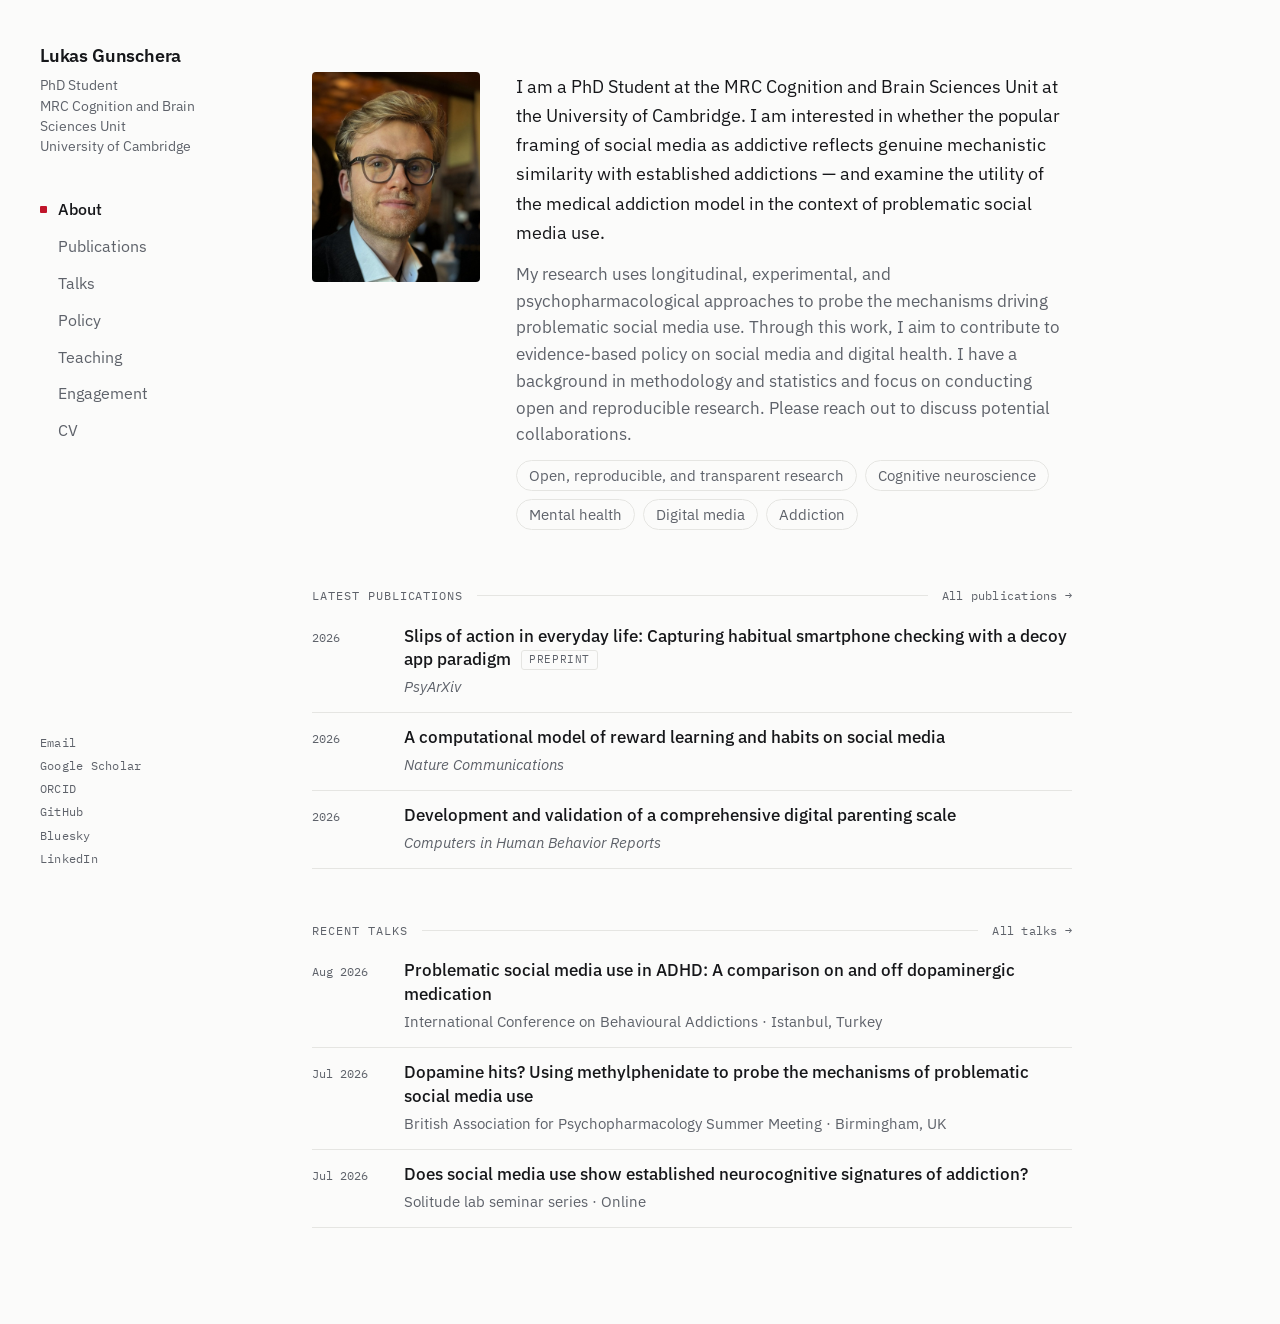
==== index.html @ 7fd57634 "update page" ====
<!doctype html>
<html lang="en-GB">
<head>
<meta charset="utf-8">
<meta name="viewport" content="width=device-width, initial-scale=1, viewport-fit=cover">
<title>Lukas Gunschera</title>
<meta name="description" content="Lukas Gunschera, PhD Student at the MRC Cognition and Brain Sciences Unit, University of Cambridge.">
<link rel="canonical" href="https://lukasgunschera.com/">
<meta property="og:title" content="Lukas Gunschera">
<meta property="og:description" content="Lukas Gunschera, PhD Student at the MRC Cognition and Brain Sciences Unit, University of Cambridge.">
<meta property="og:image" content="https://lukasgunschera.com/media/portrait.jpg">
<link rel="icon" href="data:image/svg+xml,%3Csvg xmlns='http://www.w3.org/2000/svg' viewBox='0 0 32 32'%3E%3Crect width='32' height='32' rx='6' fill='%2316171A'/%3E%3Crect x='12' y='12' width='8' height='8' fill='%23C0152A'/%3E%3C/svg%3E">
<link rel="preconnect" href="https://fonts.googleapis.com">
<link rel="preconnect" href="https://fonts.gstatic.com" crossorigin>
<link rel="stylesheet" href="https://fonts.googleapis.com/css2?family=IBM+Plex+Mono:wght@400;500&family=IBM+Plex+Sans:ital,wght@0,400;0,500;0,600;1,400&display=swap">
<link rel="stylesheet" href="/assets/site.css">
<script type="speculationrules">{"prerender":[{"where":{"and":[{"href_matches":"/*"},{"not":{"href_matches":"/media/*"}}]},"eagerness":"moderate"}]}</script>
<script type="application/ld+json">
{"@context":"https://schema.org","@type":"Person","name":"Lukas J. Gunschera","url":"https://lukasgunschera.com/",
 "image":"https://lukasgunschera.com/media/portrait.jpg","jobTitle":"PhD Student",
 "affiliation":{"@type":"Organization","name":"MRC Cognition and Brain Sciences Unit, University of Cambridge"},
 "sameAs":["https://orcid.org/0000-0002-8241-0833","https://scholar.google.com/citations?user=wRydfNQAAAAJ",
           "https://github.com/lukasgunschera","https://bsky.app/profile/lukasgunschera.com","https://www.linkedin.com/in/lukasgunschera/"]}
</script>
</head>
<body>
<div class="shell" data-page="home">
<a class="sr" href="#main">Skip to content</a>
<aside class="side">
  <div>
    <a class="me" href="/">Lukas Gunschera</a>
    <p class="me-role">PhD Student<br>MRC Cognition and Brain Sciences Unit<br>University of Cambridge</p>
  </div>
  <nav class="nav" aria-label="Main">
    <ul>
      <li><a href="/" data-nav="home" aria-current="page"><span class="marker" aria-hidden="true"></span>About</a></li>
      <li><a href="/publications" data-nav="publications">Publications</a></li>
      <li><a href="/talks" data-nav="talks">Talks</a></li>
      <li><a href="/policy" data-nav="policy">Policy</a></li>
      <li><a href="/teaching" data-nav="teaching">Teaching</a></li>
      <li><a href="/engagement" data-nav="engagement">Engagement</a></li>
      <li><a href="/cv" data-nav="cv">CV</a></li>
    </ul>
  </nav>
  <div class="side-links">
    <a data-email href="#">Email</a>
    <a href="https://scholar.google.com/citations?user=wRydfNQAAAAJ">Google Scholar</a>
    <a href="https://orcid.org/0000-0002-8241-0833">ORCID</a>
    <a href="https://github.com/lukasgunschera">GitHub</a>
    <a href="https://bsky.app/profile/lukasgunschera.com">Bluesky</a>
    <a href="https://www.linkedin.com/in/lukasgunschera/">LinkedIn</a>
  </div>
</aside>
<main class="main" id="main">
  <div class="page">
    <h1 class="sr">Lukas Gunschera</h1>
    <div id="content">
      <div class="intro">
        <img class="portrait" src="/media/portrait.jpg" width="168" height="210" alt="Lukas Gunschera">
        <div>
          <div class="bio" id="bio"><div class="loading"></div></div>
          <ul class="chips" id="interests" aria-label="Interests"></ul>
        </div>
      </div>
      <div id="home-lists"></div>
    </div>
    <footer class="foot-links">
    <a data-email href="#">Email</a>
    <a href="https://scholar.google.com/citations?user=wRydfNQAAAAJ">Google Scholar</a>
    <a href="https://orcid.org/0000-0002-8241-0833">ORCID</a>
    <a href="https://github.com/lukasgunschera">GitHub</a>
    <a href="https://bsky.app/profile/lukasgunschera.com">Bluesky</a>
    <a href="https://www.linkedin.com/in/lukasgunschera/">LinkedIn</a>
    </footer>
  </div>
</main>
</div>
<script src="/assets/site.js"></script>
</body>
</html>
---- assets/site.css ----
/* Layout: a fixed left column (name, menu, profile links) that never moves between pages,
   and a single reading column on the right that changes per page. On phones the menu
   becomes a scrollable row under the name. One accent: the red from the previous site,
   used only for the "you are here" marker, counts and hover states. */
:root{
  --bg:#FBFBFA;
  --text:#16171A;
  --muted:#5E626A;
  --faint:#999DA4;
  --line:#E5E5E2;
  --surface:#F2F2F0;
  --accent:#C0152A;

  --sans:"IBM Plex Sans","Helvetica Neue",Arial,sans-serif;
  --mono:"IBM Plex Mono",ui-monospace,Menlo,Consolas,monospace;

  --side:272px;
  --measure:760px;
}
@media (prefers-color-scheme: dark){
  :root:not([data-theme="light"]){
    --bg:#121315; --text:#E7E8EA; --muted:#A2A6AD; --faint:#6F737A; --line:#26282C; --surface:#1A1B1E; --accent:#FF5B6B; color-scheme:dark;
  }
}
:root[data-theme="dark"]{
  --bg:#121315; --text:#E7E8EA; --muted:#A2A6AD; --faint:#6F737A; --line:#26282C; --surface:#1A1B1E; --accent:#FF5B6B; color-scheme:dark;
}

*,*::before,*::after{box-sizing:border-box}
[hidden]{display:none!important}
html{-webkit-text-size-adjust:100%}
body{margin:0;background:var(--bg);color:var(--text);font-family:var(--sans);font-size:16.5px;line-height:1.6;font-feature-settings:"kern"}
a{color:inherit;text-decoration:none}
p{margin:0}
ul,ol{margin:0;padding:0;list-style:none}
h1,h2,h3{margin:0;font-weight:500;text-wrap:balance}
img{max-width:100%;display:block}
:focus-visible{outline:2px solid var(--accent);outline-offset:3px;border-radius:2px}
::selection{background:var(--accent);color:#fff}
.mono{font-family:var(--mono)}
.sr{position:absolute;width:1px;height:1px;overflow:hidden;clip:rect(0 0 0 0);white-space:nowrap}

/* ———————————— Seamless page changes ———————————— */
@media (prefers-reduced-motion: no-preference){
  @view-transition{navigation:auto}
}
.side{view-transition-name:side}
.marker{view-transition-name:marker}
.main{view-transition-name:main}
::view-transition-old(root),::view-transition-new(root){animation:none}
::view-transition-old(main){animation:120ms ease-out both vt-out}
::view-transition-new(main){animation:300ms cubic-bezier(.2,.7,.2,1) 40ms both vt-in}
::view-transition-group(marker){animation-duration:340ms;animation-timing-function:cubic-bezier(.3,.8,.2,1)}
@keyframes vt-out{to{opacity:0}}
@keyframes vt-in{from{opacity:0;transform:translateY(8px)}}

/* ———————————— Shell ———————————— */
.shell{display:grid;grid-template-columns:var(--side) minmax(0,1fr);min-height:100vh}
.side{position:sticky;top:0;height:100vh;display:flex;flex-direction:column;gap:36px;padding:44px 28px 32px 40px}
.me{display:block;font-size:18px;font-weight:600;letter-spacing:-.01em;line-height:1.3}
.me-role{margin-top:8px;font-size:13.5px;line-height:1.5;color:var(--muted)}
.nav ul{display:flex;flex-direction:column;gap:2px}
.nav a{position:relative;display:inline-flex;align-items:center;padding:5px 0 5px 18px;font-size:15.5px;color:var(--muted);transition:color .15s}
.nav a:hover{color:var(--text)}
.nav a[aria-current="page"]{color:var(--text);font-weight:500}
.marker{position:absolute;left:0;top:50%;width:7px;height:7px;margin-top:-3.5px;background:var(--accent);border-radius:1px}
.nav .ext{font-family:var(--mono);font-size:11px;color:var(--faint);margin-left:6px}
.side-links{margin-top:auto;display:flex;flex-direction:column;gap:4px;font-family:var(--mono);font-size:12px;letter-spacing:.02em}
.side-links a{color:var(--muted);width:max-content}
.side-links a:hover{color:var(--accent)}
.side-foot{font-family:var(--mono);font-size:11px;color:var(--faint)}

.main{min-width:0;padding:72px 56px 96px 40px}
.page{max-width:var(--measure)}
.foot-links{display:none}

/* ———————————— Page heading ———————————— */
.page-head{margin-bottom:44px}
.page-head h1{font-size:clamp(2rem,3.4vw,2.6rem);line-height:1.12;letter-spacing:-.022em;font-weight:500}
.count{font-family:var(--mono);font-size:.34em;font-weight:400;letter-spacing:0;color:var(--accent);vertical-align:super;margin-left:.35em}
.page-meta{margin-top:12px;font-family:var(--mono);font-size:12.5px;color:var(--muted);display:flex;flex-wrap:wrap;align-items:center;gap:4px 14px}
.dot{display:inline-block;width:7px;height:7px;border-radius:50%;background:var(--faint);margin-right:6px;vertical-align:1px}
.dot.live{background:#2F9E5B}
.page-meta>span+span::before{content:"·";margin-right:14px;color:var(--faint)}
.page-head .action{margin-top:18px;display:inline-flex;align-items:center;gap:8px;font-family:var(--mono);font-size:12.5px;letter-spacing:.03em;border:1px solid var(--text);padding:8px 14px;border-radius:999px;transition:background .15s,color .15s}
.page-head .action:hover{background:var(--text);color:var(--bg)}

/* Section labels: small mono caps followed by a hairline */
.sec{margin-top:52px}
.sec:first-child{margin-top:0}
.sec-head{display:flex;align-items:center;gap:14px;margin-bottom:6px;font-family:var(--mono);font-size:12px;letter-spacing:.08em;text-transform:uppercase;color:var(--muted);font-weight:400}
.sec-head::after{content:"";flex:1;height:1px;background:var(--line)}
.sec-head a{order:2;text-transform:none;letter-spacing:.02em;color:var(--muted)}
.sec-head a:hover{color:var(--accent)}

/* ———————————— Entries (talks, policy, teaching, CV …) ———————————— */
.entries>li{display:grid;grid-template-columns:152px minmax(0,1fr);gap:20px;padding:15px 0;border-bottom:1px solid var(--line)}
.when{font-family:var(--mono);font-size:12px;color:var(--muted);padding-top:3px;font-variant-numeric:tabular-nums}
.e-title{font-weight:500;line-height:1.45}
.e-details{margin-top:3px;font-size:15px;color:var(--muted)}
.e-details b,.authors b{color:var(--text);font-weight:600}
.e-links,.actions{margin-top:7px;display:flex;flex-wrap:wrap;gap:4px 16px;font-family:var(--mono);font-size:12px;letter-spacing:.02em}
.e-links a,.actions a,.actions button{color:var(--muted);border-bottom:1px solid var(--line);padding-bottom:1px;transition:color .15s,border-color .15s}
.e-links a:hover,.actions a:hover,.actions button:hover{color:var(--accent);border-color:var(--accent)}
.tag{display:inline-block;margin-left:10px;padding:1px 7px;font-family:var(--mono);font-size:10.5px;font-weight:400;letter-spacing:.06em;text-transform:uppercase;color:var(--muted);border:1px solid var(--line);border-radius:3px;vertical-align:2px;white-space:nowrap}
.tag.hot{color:var(--accent);border-color:var(--accent)}
.chips{display:flex;flex-wrap:wrap;gap:8px;padding-top:12px}
.chips li{font-size:14.5px;color:var(--muted);border:1px solid var(--line);border-radius:999px;padding:3px 12px}

/* Year groups with a sticky year label */
.group{display:grid;grid-template-columns:104px minmax(0,1fr);gap:16px;border-top:1px solid var(--line)}
.group:last-child{border-bottom:1px solid var(--line)}
.group-label{position:sticky;top:24px;align-self:start;padding-top:16px;font-family:var(--mono);font-size:13px;color:var(--text)}
.group-label small{display:block;color:var(--faint);font-size:11.5px}
.group .entries>li{grid-template-columns:44px minmax(0,1fr);gap:16px}
.group .entries>li:last-child,.group .pubs>li:last-child{border-bottom:0}

/* ———————————— Publications ———————————— */
.controls{display:flex;flex-wrap:wrap;align-items:center;justify-content:space-between;gap:14px 24px;margin-bottom:22px}
.seg{display:inline-flex;flex-wrap:wrap;gap:4px;padding:3px;border:1px solid var(--line);border-radius:999px}
.seg button{appearance:none;border:0;background:none;cursor:pointer;font:inherit;font-family:var(--mono);font-size:12px;letter-spacing:.02em;color:var(--muted);padding:6px 12px;border-radius:999px;transition:background .15s,color .15s}
.seg button:hover{color:var(--text)}
.seg button[aria-pressed="true"]{background:var(--text);color:var(--bg)}
.seg .n{opacity:.55;margin-left:5px}
.search{appearance:none;border:0;border-bottom:1px solid var(--line);background:none;color:var(--text);font:inherit;font-size:15px;padding:6px 2px;width:min(240px,100%)}
.search::placeholder{color:var(--faint)}
.search:focus{outline:none;border-color:var(--accent)}
.pubs>li{padding:16px 0;border-bottom:1px solid var(--line)}
.p-title{font-weight:500;font-size:16.5px;line-height:1.45}
.p-title a{background:linear-gradient(var(--accent),var(--accent)) 0 100%/0 1px no-repeat;transition:background-size .25s ease,color .15s}
.p-title a:hover{color:var(--accent);background-size:100% 1px}
.authors{margin-top:4px;font-size:14.5px;line-height:1.55;color:var(--muted)}
.venue{margin-top:2px;font-size:14.5px;color:var(--muted)}
.venue i{color:var(--text)}
.actions button{appearance:none;background:none;border-top:0;border-left:0;border-right:0;cursor:pointer;font:inherit;padding:0 0 1px}
.actions .cited{color:var(--faint)}
.cite{margin-top:12px;background:var(--surface);border-radius:6px;padding:14px 16px;font-size:13.5px}
.cite .row+.row{margin-top:12px}
.cite .row-head{display:flex;justify-content:space-between;gap:12px;font-family:var(--mono);font-size:11.5px;letter-spacing:.06em;text-transform:uppercase;color:var(--muted);margin-bottom:4px}
.cite .row-head button{appearance:none;background:none;border:0;padding:0;cursor:pointer;font:inherit;color:var(--muted)}
.cite .row-head button:hover{color:var(--accent)}
.cite pre{margin:0;white-space:pre-wrap;word-break:break-word;font-family:var(--mono);font-size:12px;line-height:1.55;color:var(--muted)}
.legend{margin-top:16px;font-family:var(--mono);font-size:11.5px;color:var(--faint)}
.empty{padding:20px 0;color:var(--muted)}

/* ———————————— Home ———————————— */
.intro{display:grid;grid-template-columns:168px minmax(0,1fr);gap:36px;align-items:start;margin-bottom:56px}
.portrait{width:168px;aspect-ratio:4/5;object-fit:cover;object-position:50% 25%;border-radius:4px;background:var(--surface)}
.bio p{font-size:18px;line-height:1.62}
.bio p+p{margin-top:14px;color:var(--muted);font-size:16.5px}
.home-list>li{display:grid;grid-template-columns:72px minmax(0,1fr);gap:20px;padding:13px 0;border-bottom:1px solid var(--line)}
.home-list .e-title a:hover{color:var(--accent)}

/* Placeholder while content loads (first visit only) */
.loading{height:240px;background:linear-gradient(var(--line),var(--line)) 0 0/100% 1px no-repeat}

/* ———————————— Phones and small tablets ———————————— */
@media (max-width: 900px){
  .shell{grid-template-columns:minmax(0,1fr)}
  .side{position:static;height:auto;gap:14px;padding:22px max(20px,env(safe-area-inset-right,0px)) 0 max(20px,env(safe-area-inset-left,0px));border-bottom:1px solid var(--line)}
  .me-role{margin-top:2px;font-size:13px}
  .nav{margin:0 calc(-1 * max(20px,env(safe-area-inset-left,0px)));overflow-x:auto;scrollbar-width:none;-webkit-mask-image:linear-gradient(90deg,#000 85%,transparent);mask-image:linear-gradient(90deg,#000 85%,transparent)}
  .nav::-webkit-scrollbar{display:none}
  .nav ul{flex-direction:row;gap:22px;padding:0 max(20px,env(safe-area-inset-left,0px));width:max-content}
  .nav a{padding:8px 0 12px}
  .marker{left:0;right:0;top:auto;bottom:-1px;width:auto;height:2px;margin:0;border-radius:0}
  .side-links,.side-foot{display:none}
  .main{padding:40px max(20px,env(safe-area-inset-right,0px)) 64px max(20px,env(safe-area-inset-left,0px))}
  .foot-links{display:flex;flex-wrap:wrap;gap:6px 16px;margin-top:64px;padding-top:20px;border-top:1px solid var(--line);font-family:var(--mono);font-size:12px;color:var(--muted)}
  .foot-links a:hover{color:var(--accent)}
}
@media (max-width: 600px){
  .intro{grid-template-columns:minmax(0,1fr);gap:22px}
  .portrait{width:132px}
  .bio p{font-size:17px}
  .entries>li,.group,.group .entries>li,.home-list>li{grid-template-columns:minmax(0,1fr);gap:2px}
  .group{gap:0}
  .group-label{position:static;padding-top:14px}
  .controls{flex-direction:column;align-items:stretch}
  .search{width:100%}
}
@media print{
  .side,.controls,.actions button,.cite,.foot-links{display:none!important}
  .shell{display:block}
  .main{padding:0}
}
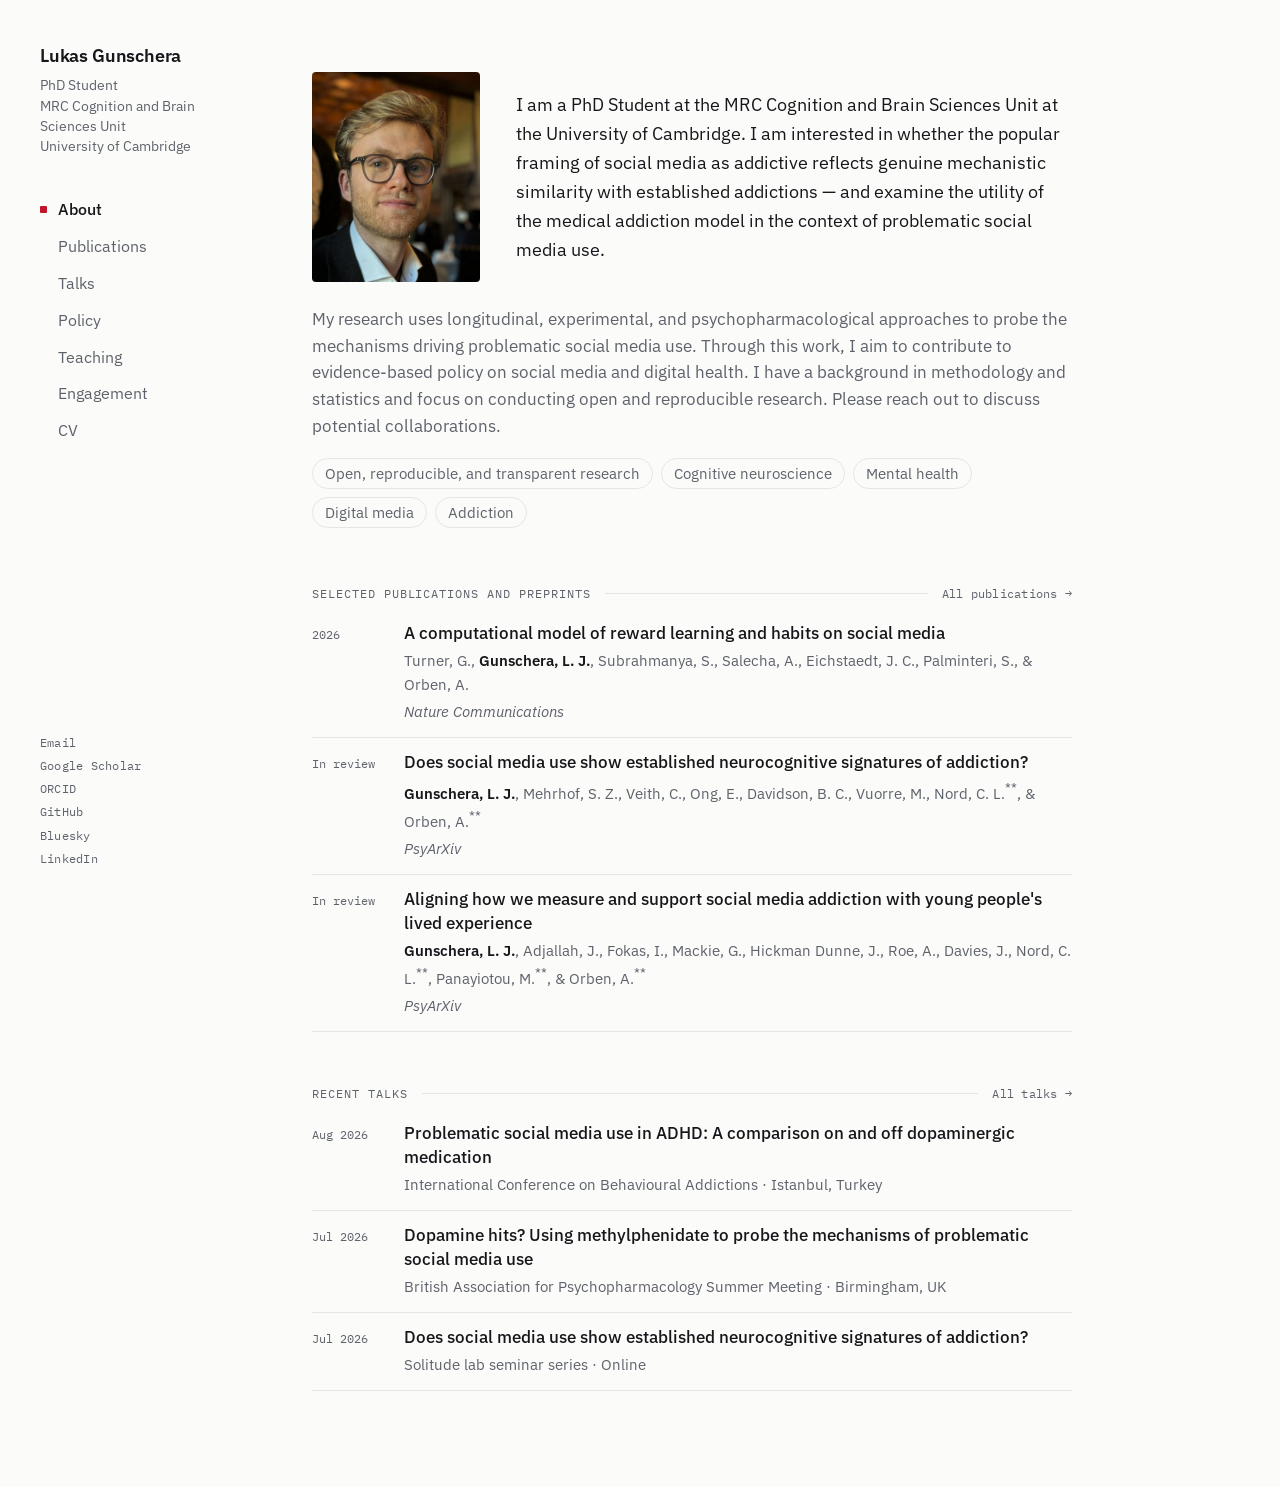
==== commit debc7f95: "update page width" ====
--- a/index.html
+++ b/index.html
@@ -57,10 +57,9 @@
     <div id="content">
       <div class="intro">
         <img class="portrait" src="/media/portrait.jpg" width="168" height="210" alt="Lukas Gunschera">
-        <div>
-          <div class="bio" id="bio"><div class="loading"></div></div>
-          <ul class="chips" id="interests" aria-label="Interests"></ul>
-        </div>
+        <div class="bio-lead" id="bio-lead"><div class="loading"></div></div>
+        <div class="bio-rest" id="bio-rest"></div>
+        <ul class="chips" id="interests" aria-label="Interests"></ul>
       </div>
       <div id="home-lists"></div>
     </div>
--- a/assets/site.css
+++ b/assets/site.css
@@ -144,10 +144,17 @@
 .empty{padding:20px 0;color:var(--muted)}
 
 /* ———————————— Home ———————————— */
-.intro{display:grid;grid-template-columns:168px minmax(0,1fr);gap:36px;align-items:start;margin-bottom:56px}
-.portrait{width:168px;aspect-ratio:4/5;object-fit:cover;object-position:50% 25%;border-radius:4px;background:var(--surface)}
-.bio p{font-size:18px;line-height:1.62}
-.bio p+p{margin-top:14px;color:var(--muted);font-size:16.5px}
+/* Photo beside the first paragraph; the rest of the biography and the interests run full width below it */
+.intro{display:grid;grid-template-columns:168px minmax(0,1fr);grid-template-areas:"photo lead" "rest rest" "chips chips";column-gap:36px;align-items:center;margin-bottom:56px}
+.portrait{grid-area:photo;width:168px;aspect-ratio:4/5;object-fit:cover;object-position:50% 25%;border-radius:4px;background:var(--surface)}
+.bio-lead{grid-area:lead;min-width:0}
+.bio-lead p{font-size:18px;line-height:1.62}
+.bio-lead p+p{margin-top:14px}
+.bio-rest{grid-area:rest;min-width:0}
+.bio-rest:not(:empty){margin-top:24px}
+.bio-rest p{color:var(--muted);font-size:16.5px;line-height:1.62}
+.bio-rest p+p{margin-top:14px}
+.intro .chips{grid-area:chips;padding-top:18px}
 .home-list>li{display:grid;grid-template-columns:72px minmax(0,1fr);gap:20px;padding:13px 0;border-bottom:1px solid var(--line)}
 .home-list .e-title a:hover{color:var(--accent)}
 
@@ -170,9 +177,10 @@
   .foot-links a:hover{color:var(--accent)}
 }
 @media (max-width: 600px){
-  .intro{grid-template-columns:minmax(0,1fr);gap:22px}
-  .portrait{width:132px}
-  .bio p{font-size:17px}
+  .intro{grid-template-columns:minmax(0,1fr);grid-template-areas:"photo" "lead" "rest" "chips"}
+  .portrait{width:132px;margin-bottom:22px}
+  .bio-lead p{font-size:17px}
+  .bio-rest:not(:empty){margin-top:14px}
   .entries>li,.group,.group .entries>li,.home-list>li{grid-template-columns:minmax(0,1fr);gap:2px}
   .group{gap:0}
   .group-label{position:static;padding-top:14px}
